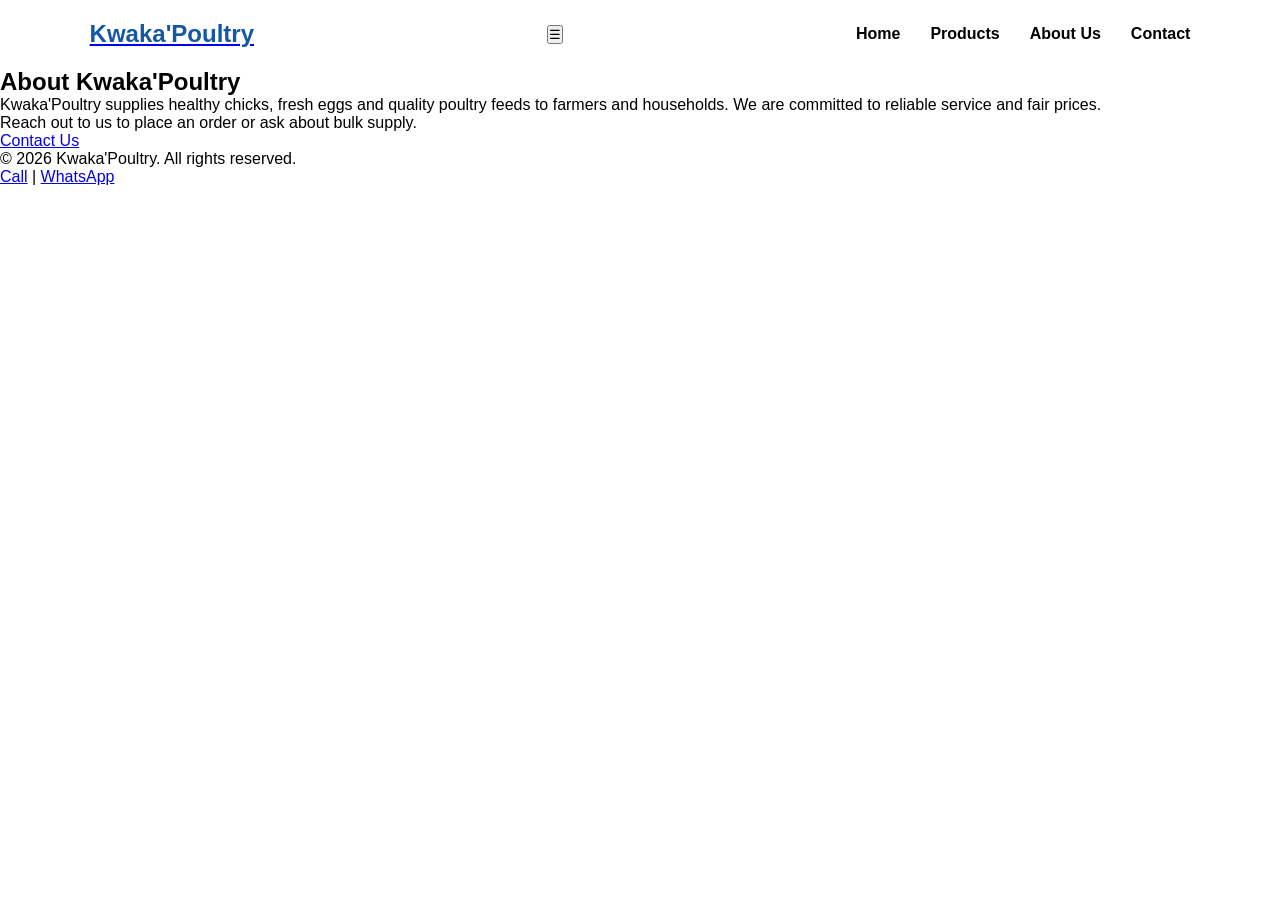
==== about.html @ f84c31fb "Complete page structure: shared header/footer, about page, fix viewport meta" ====
<!DOCTYPE html>
<html lang="en">
<head>
    <meta charset="UTF-8">
    <meta name="viewport" content="width=device-width, initial-scale=1.0">
    <title>About Us | Kwaka's Poultry</title>
    <link rel="stylesheet" href="styles.css">
</head>
<body>
    <header>
        <nav class="navbar">
            <a href="index.html" class="logo-link"><h2 class="logo">Kwaka'Poultry</h2></a>
            <button class="menu-toggle" aria-label="Toggle menu" aria-expanded="false">&#9776;</button>
            <ul class="nav-links">
                <li><a href="index.html">Home</a></li>
                <li><a href="products.html">Products</a></li>
                <li><a href="about.html" class="active">About Us</a></li>
                <li><a href="contact.html">Contact</a></li>
            </ul>
        </nav>
    </header>
    <main>
        <section class="about">
            <h2>About Kwaka'Poultry</h2>
            <p>Kwaka'Poultry supplies healthy chicks, fresh eggs and quality poultry feeds to farmers and households. We are committed to reliable service and fair prices.</p>
            <p>Reach out to us to place an order or ask about bulk supply.</p>
            <a href="contact.html" class="btn">Contact Us</a>
        </section>
    </main>
    <footer>
        <p>&copy; 2026 Kwaka'Poultry. All rights reserved.</p>
        <p><a href="tel:+254700000000">Call</a> | <a href="https://wa.me/254700000000">WhatsApp</a></p>
    </footer>
    <script src="script.js"></script>
</body>
</html>
---- styles.css ----
:root {
    --primary-blue: #1457A6;
    --dark-blue: #0B3974;
    --light-blue: #EAF2FB;
    --white: #FFFFFF;
    --text-colour: #17283D;
}

* {
    margin: 0;
    padding: 0;
    box-sizing: border-box;
}

body {
    font-family: Arial, sans-serif;
    color: var(--text-color);
}

.navbar {
    display: flex;
    justify-content: space-between;
    align-items: center;

    padding: 20px 7%;

    background-color: var(--white);
}

.logo {
    color: var(--primary-blue);
}

.nav-links {
    display: flex;
    gap: 30px;
    list-style: none;
}

.nav-links a {
    text-decoration: none;
    color: var(--text-color);
    font-weight: bold;
}

.product-container {
    display: grid;

    grid-template-columns: repeat(3, 1fr);

    gap: 25px;

    padding: 40px 7%;
}

.product-card {
    border: 1px solid #ddd;
    border-radius: 8px;

    padding: 20px;

    text-align: center;
}

.product-card img {
    width: 100%;
    height: 200px;

    object-fit: cover;
}

.product-card h3 {
    margin: 15px 0;
}

@media (max-width: 768px) {

    .navbar {
        flex-direction: column;
        gap: 20px;
    }

    .nav-links {
        flex-wrap: wrap;
        justify-content: center;
        gap: 15px;
    }

    .hero h1 {
        font-size: 32px;
    }

    .product-container {
        grid-template-columns: 1fr;
    }

}
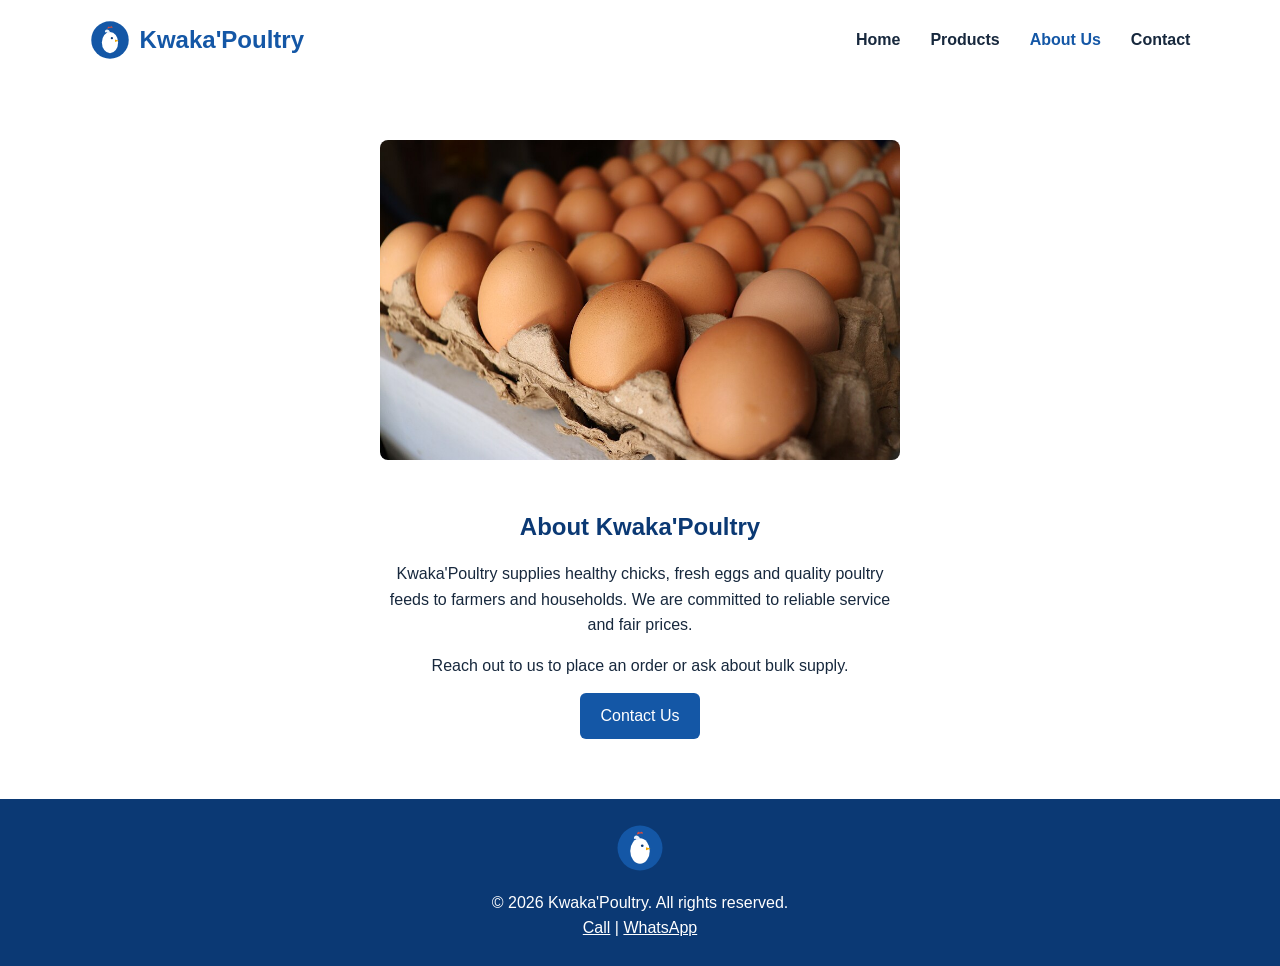
==== commit 396e2b20: "Add product, hero and about images (CC0/public domain) and SVG logo" ====
--- a/about.html
+++ b/about.html
@@ -9,7 +9,7 @@
 <body>
     <header>
         <nav class="navbar">
-            <a href="index.html" class="logo-link"><h2 class="logo">Kwaka'Poultry</h2></a>
+            <a href="index.html" class="logo-link"><img src="images/logo.svg" alt="" class="logo-img"><h2 class="logo">Kwaka'Poultry</h2></a>
             <button class="menu-toggle" aria-label="Toggle menu" aria-expanded="false">&#9776;</button>
             <ul class="nav-links">
                 <li><a href="index.html">Home</a></li>
@@ -21,6 +21,7 @@
     </header>
     <main>
         <section class="about">
+            <img src="images/eggs.jpg" alt="Fresh eggs from Kwaka'Poultry" class="about-img">
             <h2>About Kwaka'Poultry</h2>
             <p>Kwaka'Poultry supplies healthy chicks, fresh eggs and quality poultry feeds to farmers and households. We are committed to reliable service and fair prices.</p>
             <p>Reach out to us to place an order or ask about bulk supply.</p>
@@ -28,6 +29,7 @@
         </section>
     </main>
     <footer>
+        <img src="images/logo.svg" alt="Kwaka'Poultry logo" class="footer-logo">
         <p>&copy; 2026 Kwaka'Poultry. All rights reserved.</p>
         <p><a href="tel:+254700000000">Call</a> | <a href="https://wa.me/254700000000">WhatsApp</a></p>
     </footer>
--- a/styles.css
+++ b/styles.css
@@ -3,7 +3,7 @@
     --dark-blue: #0B3974;
     --light-blue: #EAF2FB;
     --white: #FFFFFF;
-    --text-colour: #17283D;
+    --text-color: #17283D;
 }
 
 * {
@@ -15,6 +15,11 @@
 body {
     font-family: Arial, sans-serif;
     color: var(--text-color);
+    line-height: 1.6;
+}
+
+img {
+    max-width: 100%;
 }
 
 .navbar {
@@ -73,17 +78,156 @@
     margin: 15px 0;
 }
 
+.logo-link {
+    display: flex;
+    align-items: center;
+    gap: 10px;
+    text-decoration: none;
+}
+
+.logo-img {
+    width: 40px;
+    height: 40px;
+}
+
+.footer-logo {
+    width: 48px;
+    height: 48px;
+    margin-bottom: 10px;
+}
+
+.about-img {
+    width: 100%;
+    max-height: 320px;
+    object-fit: cover;
+    border-radius: 8px;
+    margin-top: 40px;
+}
+
+.menu-toggle {
+    display: none;
+    background: none;
+    border: none;
+    font-size: 28px;
+    color: var(--primary-blue);
+    cursor: pointer;
+}
+
+.nav-links a.active,
+.nav-links a:hover {
+    color: var(--primary-blue);
+}
+
+.btn,
+.product-card a {
+    display: inline-block;
+    padding: 10px 20px;
+    background-color: var(--primary-blue);
+    color: var(--white);
+    text-decoration: none;
+    border-radius: 6px;
+}
+
+.btn:hover,
+.product-card a:hover {
+    background-color: var(--dark-blue);
+}
+
+.hero {
+    background: linear-gradient(rgba(11, 57, 116, 0.65), rgba(11, 57, 116, 0.65)),
+                url("images/hero.jpg") center / cover no-repeat;
+    padding: 100px 7%;
+    text-align: center;
+}
+
+.hero-content {
+    max-width: 700px;
+    margin: 0 auto;
+}
+
+.hero h1 {
+    font-size: 48px;
+    color: var(--white);
+    margin-bottom: 20px;
+}
+
+.hero p {
+    color: var(--white);
+    margin-bottom: 25px;
+}
+
+.products h2,
+.about h2,
+.contact h2 {
+    text-align: center;
+    margin-top: 40px;
+    color: var(--dark-blue);
+}
+
+.about,
+.contact {
+    max-width: 700px;
+    margin: 0 auto;
+    padding: 20px 7% 60px;
+    text-align: center;
+}
+
+.about p,
+.contact p {
+    margin: 15px 0;
+}
+
+.contact-actions {
+    display: flex;
+    justify-content: center;
+    flex-wrap: wrap;
+    gap: 15px;
+    margin-top: 25px;
+}
+
+footer {
+    background-color: var(--dark-blue);
+    color: var(--white);
+    text-align: center;
+    padding: 25px 7%;
+}
+
+footer a {
+    color: var(--white);
+}
+
+@media (max-width: 992px) {
+    .product-container {
+        grid-template-columns: repeat(2, 1fr);
+    }
+}
+
 @media (max-width: 768px) {
 
     .navbar {
+        flex-wrap: wrap;
+        padding: 15px 7%;
+    }
+
+    .menu-toggle {
+        display: block;
+    }
+
+    .nav-links {
+        display: none;
         flex-direction: column;
-        gap: 20px;
-    }
-
-    .nav-links {
-        flex-wrap: wrap;
-        justify-content: center;
-        gap: 15px;
+        width: 100%;
+        gap: 12px;
+        padding-top: 15px;
+        text-align: center;
+    }
+
+    .nav-links.open {
+        display: flex;
+    }
+
+    .hero {
+        padding: 60px 7%;
     }
 
     .hero h1 {
@@ -94,4 +238,8 @@
         grid-template-columns: 1fr;
     }
 
-}+    .contact-actions {
+        flex-direction: column;
+    }
+
+}
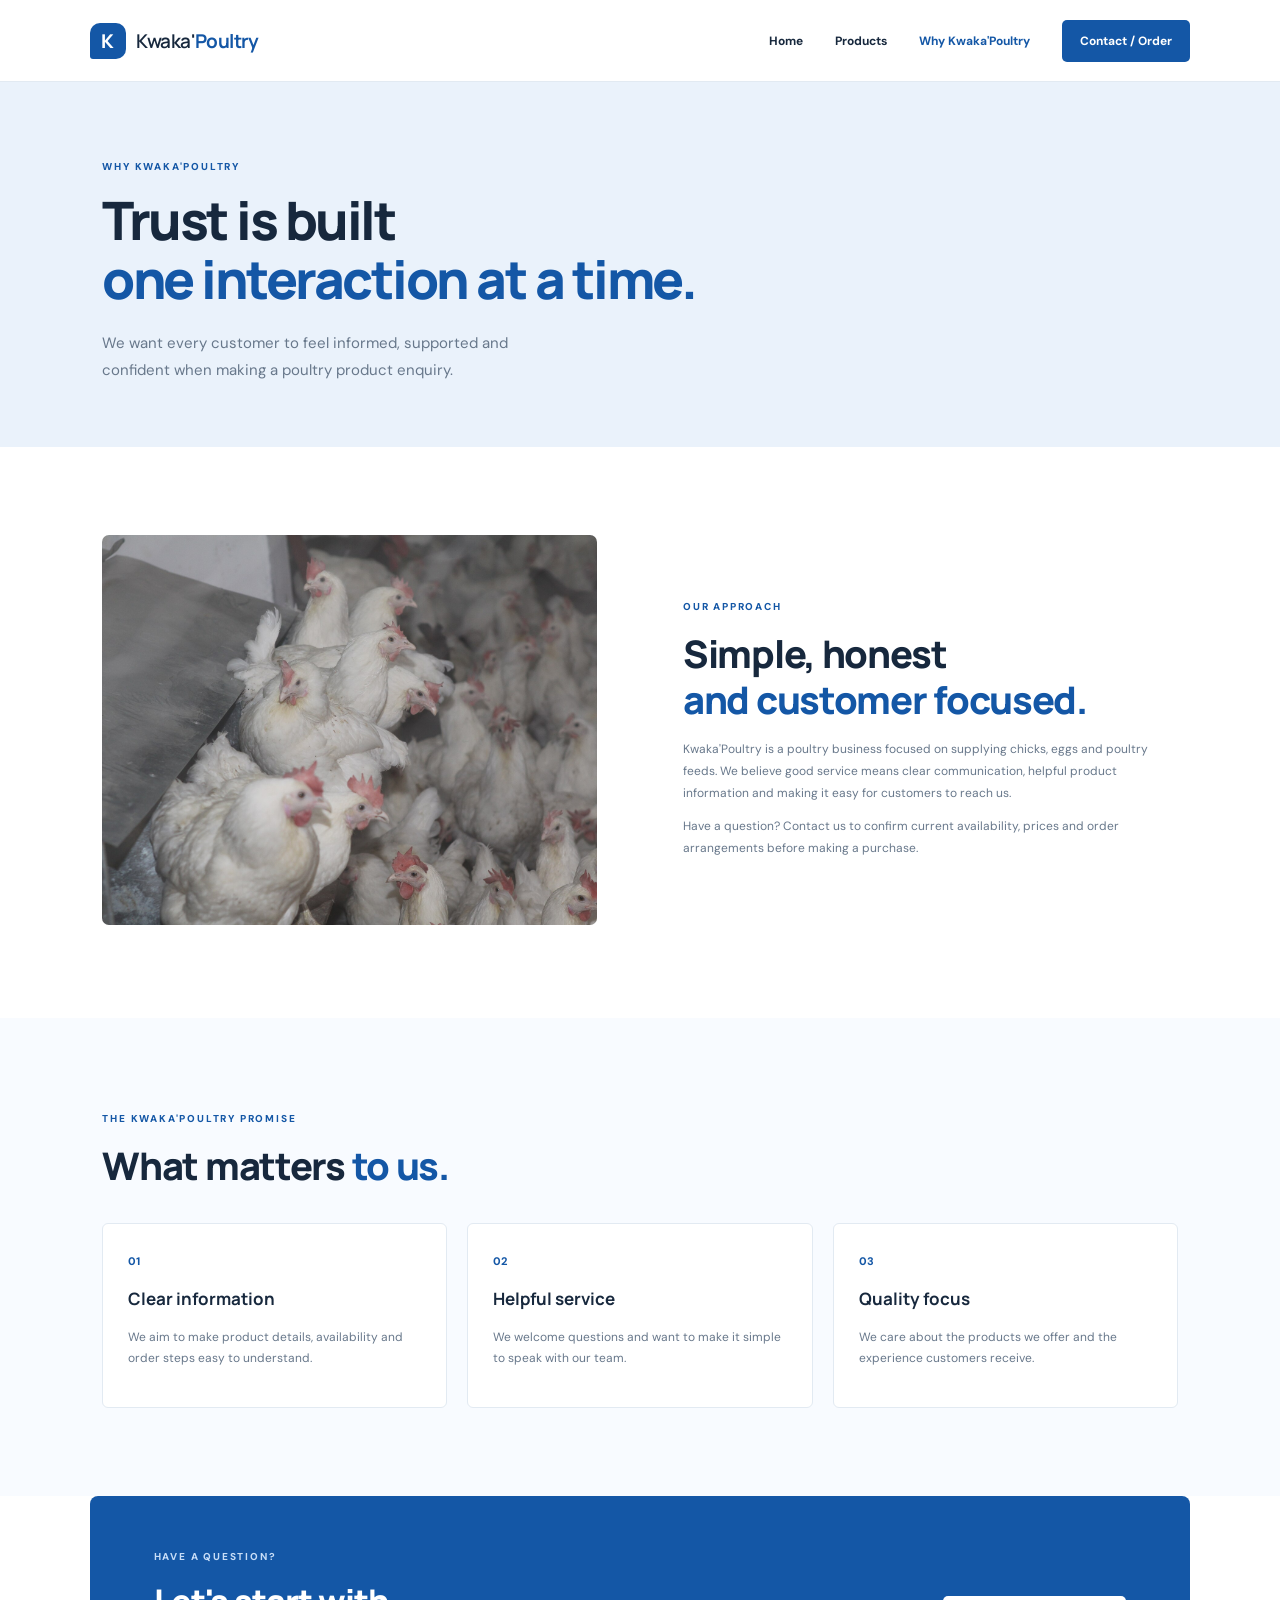
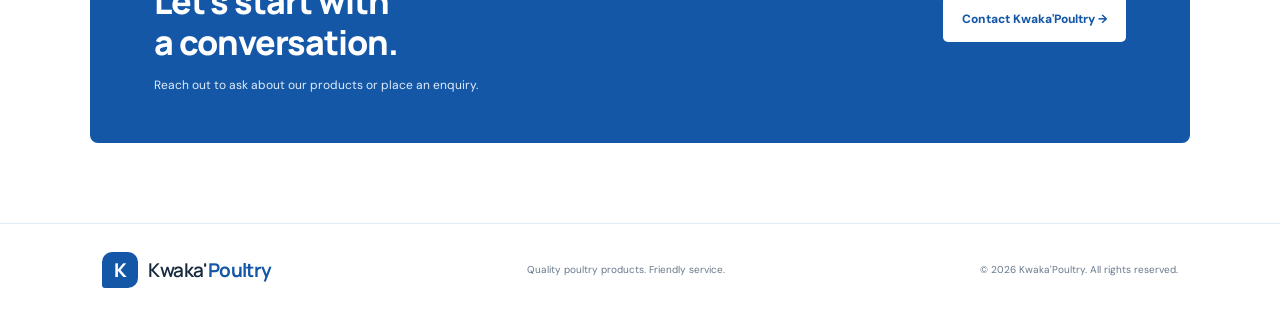
==== commit d06d3ae3: "Redesign site to match template: new layout, styling, local images" ====
--- a/about.html
+++ b/about.html
@@ -1,38 +1,11 @@
-<!DOCTYPE html>
-<html lang="en">
-<head>
-    <meta charset="UTF-8">
-    <meta name="viewport" content="width=device-width, initial-scale=1.0">
-    <title>About Us | Kwaka's Poultry</title>
-    <link rel="stylesheet" href="styles.css">
-</head>
+<!doctype html>
+<html lang="en"><head>
+    <meta charset="utf-8"><meta name="viewport" content="width=device-width, initial-scale=1"><meta name="description" content="Learn why customers choose Kwaka'Poultry."><title>Why Kwaka'Poultry | About</title><link rel="preconnect" href="https://fonts.googleapis.com"><link href="https://fonts.googleapis.com/css2?family=DM+Sans:wght@400;500;600;700&family=Manrope:wght@500;600;700;800&display=swap" rel="stylesheet"><link rel="stylesheet" href="styles.css"></head>
 <body>
-    <header>
-        <nav class="navbar">
-            <a href="index.html" class="logo-link"><img src="images/logo.svg" alt="" class="logo-img"><h2 class="logo">Kwaka'Poultry</h2></a>
-            <button class="menu-toggle" aria-label="Toggle menu" aria-expanded="false">&#9776;</button>
-            <ul class="nav-links">
-                <li><a href="index.html">Home</a></li>
-                <li><a href="products.html">Products</a></li>
-                <li><a href="about.html" class="active">About Us</a></li>
-                <li><a href="contact.html">Contact</a></li>
-            </ul>
-        </nav>
-    </header>
-    <main>
-        <section class="about">
-            <img src="images/eggs.jpg" alt="Fresh eggs from Kwaka'Poultry" class="about-img">
-            <h2>About Kwaka'Poultry</h2>
-            <p>Kwaka'Poultry supplies healthy chicks, fresh eggs and quality poultry feeds to farmers and households. We are committed to reliable service and fair prices.</p>
-            <p>Reach out to us to place an order or ask about bulk supply.</p>
-            <a href="contact.html" class="btn">Contact Us</a>
-        </section>
-    </main>
-    <footer>
-        <img src="images/logo.svg" alt="Kwaka'Poultry logo" class="footer-logo">
-        <p>&copy; 2026 Kwaka'Poultry. All rights reserved.</p>
-        <p><a href="tel:+254700000000">Call</a> | <a href="https://wa.me/254700000000">WhatsApp</a></p>
-    </footer>
-    <script src="script.js"></script>
-</body>
-</html>
+<header class="header"><a class="logo" href="index.html"><span class="logo-icon">K</span><span>Kwaka'<b>Poultry</b></span></a><button class="menu-toggle" aria-label="Open navigation" aria-expanded="false">☰</button><nav class="nav"><a href="index.html">Home</a><a href="products.html">Products</a><a class="active" href="about.html">Why Kwaka'Poultry</a><a class="nav-contact" href="contact.html">Contact / Order</a></nav></header>
+<main>
+<section class="page-hero"><span class="eyebrow">WHY KWAKA'POULTRY</span><h1>Trust is built<br><span>one interaction at a time.</span></h1><p>We want every customer to feel informed, supported and confident when making a poultry product enquiry.</p></section>
+<section class="section about-layout"><div class="about-image"><img src="images/hero.jpg" alt="Poultry farm"></div><div><span class="eyebrow">OUR APPROACH</span><h2>Simple, honest<br><span>and customer focused.</span></h2><p class="body-copy">Kwaka'Poultry is a poultry business focused on supplying chicks, eggs and poultry feeds. We believe good service means clear communication, helpful product information and making it easy for customers to reach us.</p><p class="body-copy">Have a question? Contact us to confirm current availability, prices and order arrangements before making a purchase.</p></div></section>
+<section class="section values-section"><div class="section-heading"><div><span class="eyebrow">THE KWAKA'POULTRY PROMISE</span><h2>What matters <span>to us.</span></h2></div></div><div class="values-grid"><article><span>01</span><h3>Clear information</h3><p>We aim to make product details, availability and order steps easy to understand.</p></article><article><span>02</span><h3>Helpful service</h3><p>We welcome questions and want to make it simple to speak with our team.</p></article><article><span>03</span><h3>Quality focus</h3><p>We care about the products we offer and the experience customers receive.</p></article></div></section>
+<section class="blue-panel"><div><span class="eyebrow light">HAVE A QUESTION?</span><h2>Let's start with<br>a conversation.</h2><p>Reach out to ask about our products or place an enquiry.</p></div><a class="btn btn-white" href="contact.html">Contact Kwaka'Poultry →</a></section>
+</main><footer class="footer"><a class="logo" href="index.html"><span class="logo-icon">K</span><span>Kwaka'<b>Poultry</b></span></a><p>Quality poultry products. Friendly service.</p><small>© <span class="year"></span> Kwaka'Poultry. All rights reserved.</small></footer><script src="script.js"></script></body></html>
--- a/styles.css
+++ b/styles.css
@@ -1,245 +1,8 @@
-:root {
-    --primary-blue: #1457A6;
-    --dark-blue: #0B3974;
-    --light-blue: #EAF2FB;
-    --white: #FFFFFF;
-    --text-color: #17283D;
-}
-
-* {
-    margin: 0;
-    padding: 0;
-    box-sizing: border-box;
-}
-
-body {
-    font-family: Arial, sans-serif;
-    color: var(--text-color);
-    line-height: 1.6;
-}
-
-img {
-    max-width: 100%;
-}
-
-.navbar {
-    display: flex;
-    justify-content: space-between;
-    align-items: center;
-
-    padding: 20px 7%;
-
-    background-color: var(--white);
-}
-
-.logo {
-    color: var(--primary-blue);
-}
-
-.nav-links {
-    display: flex;
-    gap: 30px;
-    list-style: none;
-}
-
-.nav-links a {
-    text-decoration: none;
-    color: var(--text-color);
-    font-weight: bold;
-}
-
-.product-container {
-    display: grid;
-
-    grid-template-columns: repeat(3, 1fr);
-
-    gap: 25px;
-
-    padding: 40px 7%;
-}
-
-.product-card {
-    border: 1px solid #ddd;
-    border-radius: 8px;
-
-    padding: 20px;
-
-    text-align: center;
-}
-
-.product-card img {
-    width: 100%;
-    height: 200px;
-
-    object-fit: cover;
-}
-
-.product-card h3 {
-    margin: 15px 0;
-}
-
-.logo-link {
-    display: flex;
-    align-items: center;
-    gap: 10px;
-    text-decoration: none;
-}
-
-.logo-img {
-    width: 40px;
-    height: 40px;
-}
-
-.footer-logo {
-    width: 48px;
-    height: 48px;
-    margin-bottom: 10px;
-}
-
-.about-img {
-    width: 100%;
-    max-height: 320px;
-    object-fit: cover;
-    border-radius: 8px;
-    margin-top: 40px;
-}
-
-.menu-toggle {
-    display: none;
-    background: none;
-    border: none;
-    font-size: 28px;
-    color: var(--primary-blue);
-    cursor: pointer;
-}
-
-.nav-links a.active,
-.nav-links a:hover {
-    color: var(--primary-blue);
-}
-
-.btn,
-.product-card a {
-    display: inline-block;
-    padding: 10px 20px;
-    background-color: var(--primary-blue);
-    color: var(--white);
-    text-decoration: none;
-    border-radius: 6px;
-}
-
-.btn:hover,
-.product-card a:hover {
-    background-color: var(--dark-blue);
-}
-
-.hero {
-    background: linear-gradient(rgba(11, 57, 116, 0.65), rgba(11, 57, 116, 0.65)),
-                url("images/hero.jpg") center / cover no-repeat;
-    padding: 100px 7%;
-    text-align: center;
-}
-
-.hero-content {
-    max-width: 700px;
-    margin: 0 auto;
-}
-
-.hero h1 {
-    font-size: 48px;
-    color: var(--white);
-    margin-bottom: 20px;
-}
-
-.hero p {
-    color: var(--white);
-    margin-bottom: 25px;
-}
-
-.products h2,
-.about h2,
-.contact h2 {
-    text-align: center;
-    margin-top: 40px;
-    color: var(--dark-blue);
-}
-
-.about,
-.contact {
-    max-width: 700px;
-    margin: 0 auto;
-    padding: 20px 7% 60px;
-    text-align: center;
-}
-
-.about p,
-.contact p {
-    margin: 15px 0;
-}
-
-.contact-actions {
-    display: flex;
-    justify-content: center;
-    flex-wrap: wrap;
-    gap: 15px;
-    margin-top: 25px;
-}
-
-footer {
-    background-color: var(--dark-blue);
-    color: var(--white);
-    text-align: center;
-    padding: 25px 7%;
-}
-
-footer a {
-    color: var(--white);
-}
-
-@media (max-width: 992px) {
-    .product-container {
-        grid-template-columns: repeat(2, 1fr);
-    }
-}
-
-@media (max-width: 768px) {
-
-    .navbar {
-        flex-wrap: wrap;
-        padding: 15px 7%;
-    }
-
-    .menu-toggle {
-        display: block;
-    }
-
-    .nav-links {
-        display: none;
-        flex-direction: column;
-        width: 100%;
-        gap: 12px;
-        padding-top: 15px;
-        text-align: center;
-    }
-
-    .nav-links.open {
-        display: flex;
-    }
-
-    .hero {
-        padding: 60px 7%;
-    }
-
-    .hero h1 {
-        font-size: 32px;
-    }
-
-    .product-container {
-        grid-template-columns: 1fr;
-    }
-
-    .contact-actions {
-        flex-direction: column;
-    }
-
-}
+:root{--blue:#1457a6;--blue-dark:#0b3974;--blue-pale:#eaf2fb;--ink:#17283d;--muted:#68788b;--white:#fff;--line:#e2eaf2;--bg:#f8fbff}*{box-sizing:border-box}html{scroll-behavior:smooth}body{margin:0;background:var(--white);color:var(--ink);font-family:'DM Sans',sans-serif}a{color:inherit;text-decoration:none}.header{height:82px;padding:0 7%;display:flex;align-items:center;justify-content:space-between;border-bottom:1px solid var(--line);background:#fff;position:relative;z-index:5}.logo{display:flex;align-items:center;gap:10px;font-family:Manrope,sans-serif;font-size:19px;font-weight:600;letter-spacing:-.6px}.logo b{color:var(--blue)}.logo-icon{width:36px;height:36px;display:grid;place-items:center;background:var(--blue);color:white;border-radius:10px 10px 10px 3px;font-weight:800}.nav{display:flex;align-items:center;gap:32px;font-size:12px;font-weight:700}.nav a{transition:.2s}.nav a:hover,.nav a.active{color:var(--blue)}.nav .nav-contact{padding:13px 18px;background:var(--blue);color:white;border-radius:5px}.nav .nav-contact:hover{background:var(--blue-dark)}.menu-toggle{display:none;border:0;background:none;font-size:25px;color:var(--blue)}
+.hero{padding:75px 7% 80px;background:linear-gradient(110deg,#f5f9ff 0%,#fff 65%);display:grid;grid-template-columns:1fr 1fr;gap:6%;align-items:center;min-height:570px}.hero-copy{max-width:560px}.eyebrow,.card-label{font-size:10px;font-weight:800;letter-spacing:1.8px;color:var(--blue);display:inline-block;margin-bottom:18px}.hero h1,.page-hero h1{font:800 clamp(43px,5.2vw,68px)/1.12 Manrope,sans-serif;letter-spacing:-2.5px;margin:0 0 20px}.hero h1 span,.page-hero h1 span,.section-heading h2 span,.about-layout h2 span{color:var(--blue)}.hero-copy>p,.page-hero>p{max-width:470px;color:var(--muted);font-size:15px;line-height:1.85}.actions{display:flex;gap:12px;flex-wrap:wrap;margin-top:29px}.btn{display:inline-flex;align-items:center;justify-content:center;gap:18px;padding:15px 19px;border-radius:5px;font-size:12px;font-weight:800;transition:.2s}.btn-blue{background:var(--blue);color:white}.btn-blue:hover{background:var(--blue-dark);transform:translateY(-2px)}.btn-outline{border:1px solid #c9d8e9;color:var(--blue)}.btn-outline:hover{background:var(--blue-pale)}.btn-white{background:#fff;color:var(--blue)}.btn-white:hover{background:var(--blue-pale)}.hero-proof{margin-top:34px;color:var(--muted);font-size:11px;display:flex;align-items:center;gap:9px}.check{display:grid;place-items:center;width:18px;height:18px;border-radius:50%;background:#dcecfb;color:var(--blue);font-weight:800}.hero-visual{height:420px;position:relative}.hero-visual>img{width:100%;height:100%;object-fit:cover;border-radius:8px 80px 8px 8px}.floating-card{position:absolute;bottom:23px;left:-30px;background:white;padding:17px 20px;box-shadow:0 12px 35px #173d651a;border-radius:6px;display:flex;align-items:center;gap:13px}.floating-icon{background:var(--blue-pale);color:var(--blue);width:35px;height:35px;display:grid;place-items:center;border-radius:50%}.floating-card b,.floating-card small{display:block}.floating-card b{font-size:12px}.floating-card small{font-size:10px;color:var(--muted);margin-top:5px}
+.trust-band{padding:27px 9%;display:flex;justify-content:space-between;gap:20px;border-top:1px solid var(--line);border-bottom:1px solid var(--line)}.trust-band>div{display:flex;align-items:center;gap:12px}.trust-symbol{width:35px;height:35px;display:grid;place-items:center;background:var(--blue-pale);color:var(--blue);border-radius:50%;font-size:18px}.trust-band b,.trust-band small{display:block}.trust-band b{font-size:12px}.trust-band small{font-size:10px;color:var(--muted);margin-top:4px}
+.section{padding:88px 8%}.section-heading{display:flex;justify-content:space-between;align-items:end;margin-bottom:34px}.section-heading h2,.about-layout h2{font:800 38px/1.2 Manrope,sans-serif;letter-spacing:-1.3px;margin:0}.arrow-link{font-size:12px;color:var(--blue);font-weight:800;border-bottom:1px solid #9dbce0;padding-bottom:7px}.product-grid{display:grid;grid-template-columns:repeat(3,1fr);gap:22px}.product-card{border:1px solid var(--line);border-radius:7px;overflow:hidden;background:#fff;transition:.2s}.product-card:hover{transform:translateY(-4px);box-shadow:0 12px 30px #173d6510}.product-card img{width:100%;height:205px;object-fit:cover}.product-content{padding:22px}.card-label{font-size:9px;margin:0}.product-content h3{font:700 21px Manrope,sans-serif;margin:9px 0}.product-content p,.body-copy{font-size:12px;line-height:1.8;color:var(--muted)}.product-content>a{display:inline-block;margin-top:10px;color:var(--blue);font-size:11px;font-weight:800}.blue-panel{margin:0 7% 80px;padding:48px 5%;background:var(--blue);border-radius:8px;color:white;display:flex;justify-content:space-between;align-items:center;gap:25px}.eyebrow.light{color:#c7ddf7}.blue-panel h2{font:800 34px/1.2 Manrope,sans-serif;letter-spacing:-1px;margin:0 0 12px}.blue-panel p{font-size:12px;line-height:1.7;color:#e0edfb;max-width:440px;margin:0}
+.footer{border-top:1px solid var(--line);padding:28px 8%;display:flex;align-items:center;justify-content:space-between;gap:15px}.footer p,.footer small{font-size:10px;color:var(--muted)}
+.page-hero{padding:72px 8% 62px;background:var(--blue-pale)}.page-hero h1{font-size:53px}.page-hero>p{margin-bottom:0}.product-list{padding-top:65px}.product-feature{display:grid;grid-template-columns:1fr 1fr;gap:8%;align-items:center;padding:0 0 65px;margin-bottom:65px;border-bottom:1px solid var(--line);scroll-margin-top:30px}.product-feature:last-child{border:0;margin:0}.product-feature img{width:100%;height:310px;object-fit:cover;border-radius:7px}.product-feature h2{font:800 34px Manrope,sans-serif;margin:8px 0}.product-feature p{max-width:460px;color:var(--muted);font-size:13px;line-height:1.9;margin-bottom:24px}.product-feature.reverse img{order:2}.about-layout{display:grid;grid-template-columns:1fr 1fr;gap:8%;align-items:center}.about-image img{width:100%;height:390px;object-fit:cover;border-radius:7px}.about-layout h2{margin-bottom:17px}.values-section{background:var(--bg)}.values-grid{display:grid;grid-template-columns:repeat(3,1fr);gap:20px;margin-top:30px}.values-grid article{padding:25px;background:#fff;border:1px solid var(--line);border-radius:6px}.values-grid article>span{font-size:11px;color:var(--blue);font-weight:800}.values-grid h3{font:700 17px Manrope,sans-serif}.values-grid p{font-size:12px;color:var(--muted);line-height:1.8}.contact-layout{display:grid;grid-template-columns:1.1fr .9fr;gap:6%;align-items:start}.contact-card,.order-note{padding:32px;border:1px solid var(--line);border-radius:7px}.contact-card h2{font:800 30px Manrope,sans-serif;margin:0}.contact-row{display:flex;gap:14px;align-items:center;padding:17px 0;border-bottom:1px solid var(--line)}.contact-icon{width:36px;height:36px;display:grid;place-items:center;background:var(--blue-pale);color:var(--blue);border-radius:50%}.contact-row small{display:block;font-size:9px;letter-spacing:1px;color:var(--muted);margin-bottom:5px}.contact-row a,.contact-row b{font-size:13px;font-weight:800}.contact-card>.btn{margin-top:23px}.order-note{background:var(--blue-pale);border:0}.note-icon{width:36px;height:36px;display:grid;place-items:center;background:#fff;color:var(--blue);border-radius:50%}.order-note h3{font:700 19px Manrope,sans-serif}.order-note ul{padding-left:18px;color:var(--muted);font-size:12px;line-height:2}.order-note p{font-size:10px;line-height:1.8;color:var(--muted);margin-top:22px}
+@media(max-width:760px){.header{height:70px;padding:0 6%}.menu-toggle{display:block}.nav{display:none;position:absolute;top:70px;left:0;right:0;padding:22px 7%;background:#fff;box-shadow:0 12px 25px #173d6514;flex-direction:column;align-items:stretch;gap:20px}.nav.open{display:flex}.nav .nav-contact{text-align:center}.hero{grid-template-columns:1fr;padding:48px 7%;gap:35px}.hero-visual{height:300px;grid-row:1}.floating-card{left:10px;bottom:12px}.hero h1{font-size:47px}.trust-band{padding:24px 7%;display:grid;grid-template-columns:1fr 1fr;gap:20px}.section{padding:65px 7%}.section-heading{align-items:start;gap:20px;flex-direction:column}.section-heading h2,.about-layout h2{font-size:32px}.product-grid,.values-grid{grid-template-columns:1fr}.product-card img{height:220px}.blue-panel{margin:0 5% 55px;padding:32px 25px;align-items:flex-start;flex-direction:column}.blue-panel h2{font-size:29px}.footer{padding:25px 7%;flex-wrap:wrap}.footer p{order:3;width:100%;margin:0}.page-hero{padding:52px 7%}.page-hero h1{font-size:42px}.product-feature,.about-layout,.contact-layout{grid-template-columns:1fr;gap:25px}.product-feature{padding-bottom:40px;margin-bottom:40px}.product-feature img{height:250px}.product-feature.reverse img{order:0}.about-image img{height:270px}.contact-card,.order-note{padding:24px}}
+img[src$="feeds.jpg"]{object-position:center 78%}
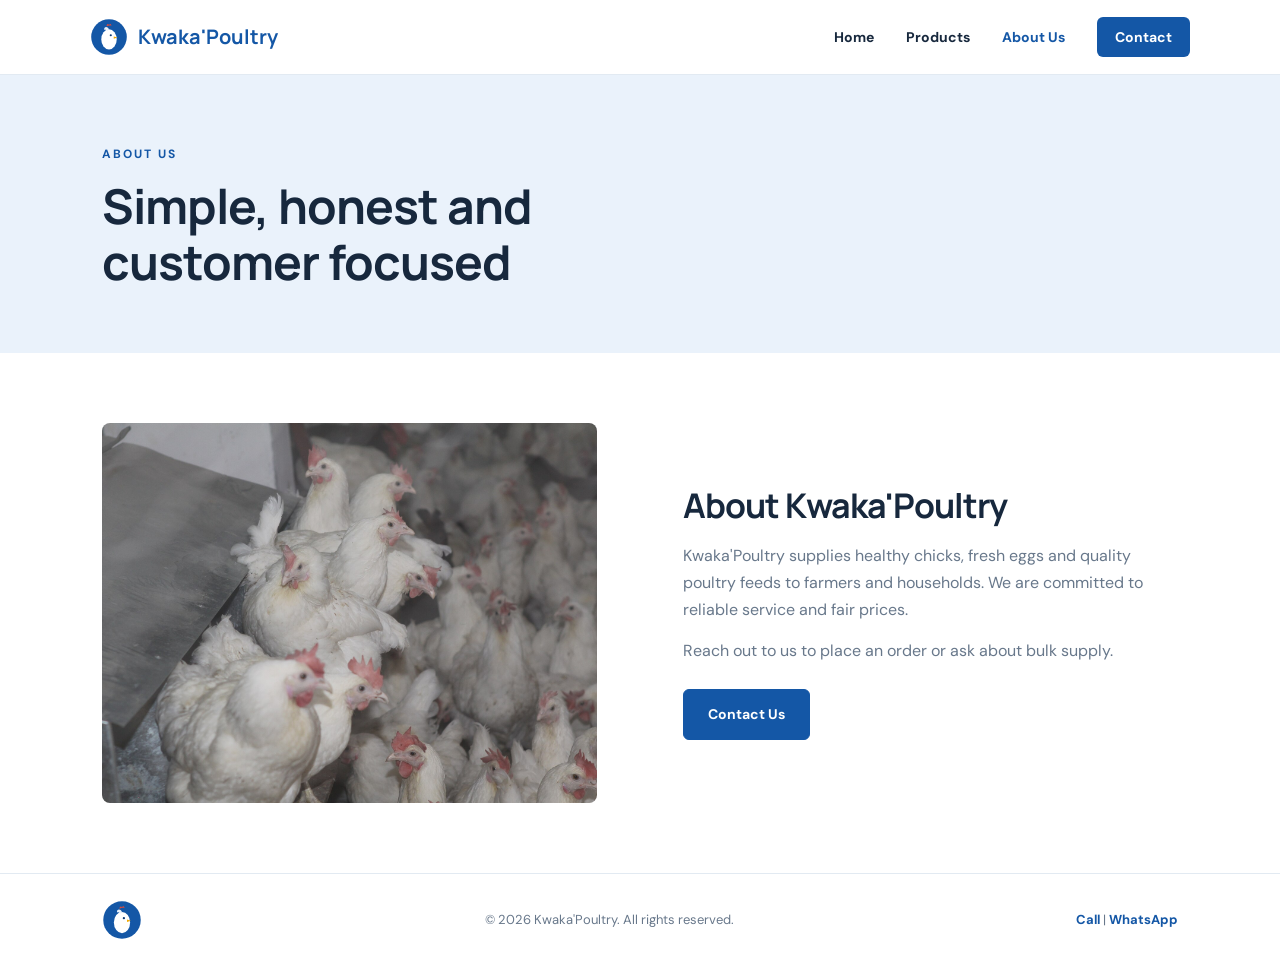
==== commit 841a58a8: "Restyle original site with template-inspired design, keeping own structure" ====
--- a/about.html
+++ b/about.html
@@ -1,11 +1,46 @@
-<!doctype html>
-<html lang="en"><head>
-    <meta charset="utf-8"><meta name="viewport" content="width=device-width, initial-scale=1"><meta name="description" content="Learn why customers choose Kwaka'Poultry."><title>Why Kwaka'Poultry | About</title><link rel="preconnect" href="https://fonts.googleapis.com"><link href="https://fonts.googleapis.com/css2?family=DM+Sans:wght@400;500;600;700&family=Manrope:wght@500;600;700;800&display=swap" rel="stylesheet"><link rel="stylesheet" href="styles.css"></head>
+<!DOCTYPE html>
+<html lang="en">
+<head>
+    <meta charset="UTF-8">
+    <meta name="viewport" content="width=device-width, initial-scale=1.0">
+    <title>About Us | Kwaka's Poultry</title>
+    <link rel="preconnect" href="https://fonts.googleapis.com">
+    <link href="https://fonts.googleapis.com/css2?family=DM+Sans:wght@400;500;700&family=Manrope:wght@600;700;800&display=swap" rel="stylesheet">
+    <link rel="stylesheet" href="styles.css">
+</head>
 <body>
-<header class="header"><a class="logo" href="index.html"><span class="logo-icon">K</span><span>Kwaka'<b>Poultry</b></span></a><button class="menu-toggle" aria-label="Open navigation" aria-expanded="false">☰</button><nav class="nav"><a href="index.html">Home</a><a href="products.html">Products</a><a class="active" href="about.html">Why Kwaka'Poultry</a><a class="nav-contact" href="contact.html">Contact / Order</a></nav></header>
-<main>
-<section class="page-hero"><span class="eyebrow">WHY KWAKA'POULTRY</span><h1>Trust is built<br><span>one interaction at a time.</span></h1><p>We want every customer to feel informed, supported and confident when making a poultry product enquiry.</p></section>
-<section class="section about-layout"><div class="about-image"><img src="images/hero.jpg" alt="Poultry farm"></div><div><span class="eyebrow">OUR APPROACH</span><h2>Simple, honest<br><span>and customer focused.</span></h2><p class="body-copy">Kwaka'Poultry is a poultry business focused on supplying chicks, eggs and poultry feeds. We believe good service means clear communication, helpful product information and making it easy for customers to reach us.</p><p class="body-copy">Have a question? Contact us to confirm current availability, prices and order arrangements before making a purchase.</p></div></section>
-<section class="section values-section"><div class="section-heading"><div><span class="eyebrow">THE KWAKA'POULTRY PROMISE</span><h2>What matters <span>to us.</span></h2></div></div><div class="values-grid"><article><span>01</span><h3>Clear information</h3><p>We aim to make product details, availability and order steps easy to understand.</p></article><article><span>02</span><h3>Helpful service</h3><p>We welcome questions and want to make it simple to speak with our team.</p></article><article><span>03</span><h3>Quality focus</h3><p>We care about the products we offer and the experience customers receive.</p></article></div></section>
-<section class="blue-panel"><div><span class="eyebrow light">HAVE A QUESTION?</span><h2>Let's start with<br>a conversation.</h2><p>Reach out to ask about our products or place an enquiry.</p></div><a class="btn btn-white" href="contact.html">Contact Kwaka'Poultry →</a></section>
-</main><footer class="footer"><a class="logo" href="index.html"><span class="logo-icon">K</span><span>Kwaka'<b>Poultry</b></span></a><p>Quality poultry products. Friendly service.</p><small>© <span class="year"></span> Kwaka'Poultry. All rights reserved.</small></footer><script src="script.js"></script></body></html>
+    <header>
+        <nav class="navbar">
+            <a href="index.html" class="logo-link"><img src="images/logo.svg" alt="" class="logo-img"><h2 class="logo">Kwaka'Poultry</h2></a>
+            <button class="menu-toggle" aria-label="Toggle menu" aria-expanded="false">&#9776;</button>
+            <ul class="nav-links">
+                <li><a href="index.html">Home</a></li>
+                <li><a href="products.html">Products</a></li>
+                <li><a href="about.html" class="active">About Us</a></li>
+                <li><a href="contact.html" class="nav-contact">Contact</a></li>
+            </ul>
+        </nav>
+    </header>
+    <main>
+        <section class="page-header">
+            <span class="eyebrow">ABOUT US</span>
+            <h1>Simple, honest and customer focused</h1>
+        </section>
+        <section class="about">
+            <img src="images/hero.jpg" alt="Chickens at Kwaka'Poultry" class="about-img">
+            <div class="about-text">
+            <h2>About Kwaka'Poultry</h2>
+            <p>Kwaka'Poultry supplies healthy chicks, fresh eggs and quality poultry feeds to farmers and households. We are committed to reliable service and fair prices.</p>
+            <p>Reach out to us to place an order or ask about bulk supply.</p>
+            <a href="contact.html" class="btn">Contact Us</a>
+            </div>
+        </section>
+    </main>
+    <footer>
+        <img src="images/logo.svg" alt="Kwaka'Poultry logo" class="footer-logo">
+        <p>&copy; <span class="year"></span> Kwaka'Poultry. All rights reserved.</p>
+        <p><a href="tel:+254700000000">Call</a> | <a href="https://wa.me/254700000000">WhatsApp</a></p>
+    </footer>
+    <script src="script.js"></script>
+</body>
+</html>
--- a/styles.css
+++ b/styles.css
@@ -1,8 +1,516 @@
-:root{--blue:#1457a6;--blue-dark:#0b3974;--blue-pale:#eaf2fb;--ink:#17283d;--muted:#68788b;--white:#fff;--line:#e2eaf2;--bg:#f8fbff}*{box-sizing:border-box}html{scroll-behavior:smooth}body{margin:0;background:var(--white);color:var(--ink);font-family:'DM Sans',sans-serif}a{color:inherit;text-decoration:none}.header{height:82px;padding:0 7%;display:flex;align-items:center;justify-content:space-between;border-bottom:1px solid var(--line);background:#fff;position:relative;z-index:5}.logo{display:flex;align-items:center;gap:10px;font-family:Manrope,sans-serif;font-size:19px;font-weight:600;letter-spacing:-.6px}.logo b{color:var(--blue)}.logo-icon{width:36px;height:36px;display:grid;place-items:center;background:var(--blue);color:white;border-radius:10px 10px 10px 3px;font-weight:800}.nav{display:flex;align-items:center;gap:32px;font-size:12px;font-weight:700}.nav a{transition:.2s}.nav a:hover,.nav a.active{color:var(--blue)}.nav .nav-contact{padding:13px 18px;background:var(--blue);color:white;border-radius:5px}.nav .nav-contact:hover{background:var(--blue-dark)}.menu-toggle{display:none;border:0;background:none;font-size:25px;color:var(--blue)}
-.hero{padding:75px 7% 80px;background:linear-gradient(110deg,#f5f9ff 0%,#fff 65%);display:grid;grid-template-columns:1fr 1fr;gap:6%;align-items:center;min-height:570px}.hero-copy{max-width:560px}.eyebrow,.card-label{font-size:10px;font-weight:800;letter-spacing:1.8px;color:var(--blue);display:inline-block;margin-bottom:18px}.hero h1,.page-hero h1{font:800 clamp(43px,5.2vw,68px)/1.12 Manrope,sans-serif;letter-spacing:-2.5px;margin:0 0 20px}.hero h1 span,.page-hero h1 span,.section-heading h2 span,.about-layout h2 span{color:var(--blue)}.hero-copy>p,.page-hero>p{max-width:470px;color:var(--muted);font-size:15px;line-height:1.85}.actions{display:flex;gap:12px;flex-wrap:wrap;margin-top:29px}.btn{display:inline-flex;align-items:center;justify-content:center;gap:18px;padding:15px 19px;border-radius:5px;font-size:12px;font-weight:800;transition:.2s}.btn-blue{background:var(--blue);color:white}.btn-blue:hover{background:var(--blue-dark);transform:translateY(-2px)}.btn-outline{border:1px solid #c9d8e9;color:var(--blue)}.btn-outline:hover{background:var(--blue-pale)}.btn-white{background:#fff;color:var(--blue)}.btn-white:hover{background:var(--blue-pale)}.hero-proof{margin-top:34px;color:var(--muted);font-size:11px;display:flex;align-items:center;gap:9px}.check{display:grid;place-items:center;width:18px;height:18px;border-radius:50%;background:#dcecfb;color:var(--blue);font-weight:800}.hero-visual{height:420px;position:relative}.hero-visual>img{width:100%;height:100%;object-fit:cover;border-radius:8px 80px 8px 8px}.floating-card{position:absolute;bottom:23px;left:-30px;background:white;padding:17px 20px;box-shadow:0 12px 35px #173d651a;border-radius:6px;display:flex;align-items:center;gap:13px}.floating-icon{background:var(--blue-pale);color:var(--blue);width:35px;height:35px;display:grid;place-items:center;border-radius:50%}.floating-card b,.floating-card small{display:block}.floating-card b{font-size:12px}.floating-card small{font-size:10px;color:var(--muted);margin-top:5px}
-.trust-band{padding:27px 9%;display:flex;justify-content:space-between;gap:20px;border-top:1px solid var(--line);border-bottom:1px solid var(--line)}.trust-band>div{display:flex;align-items:center;gap:12px}.trust-symbol{width:35px;height:35px;display:grid;place-items:center;background:var(--blue-pale);color:var(--blue);border-radius:50%;font-size:18px}.trust-band b,.trust-band small{display:block}.trust-band b{font-size:12px}.trust-band small{font-size:10px;color:var(--muted);margin-top:4px}
-.section{padding:88px 8%}.section-heading{display:flex;justify-content:space-between;align-items:end;margin-bottom:34px}.section-heading h2,.about-layout h2{font:800 38px/1.2 Manrope,sans-serif;letter-spacing:-1.3px;margin:0}.arrow-link{font-size:12px;color:var(--blue);font-weight:800;border-bottom:1px solid #9dbce0;padding-bottom:7px}.product-grid{display:grid;grid-template-columns:repeat(3,1fr);gap:22px}.product-card{border:1px solid var(--line);border-radius:7px;overflow:hidden;background:#fff;transition:.2s}.product-card:hover{transform:translateY(-4px);box-shadow:0 12px 30px #173d6510}.product-card img{width:100%;height:205px;object-fit:cover}.product-content{padding:22px}.card-label{font-size:9px;margin:0}.product-content h3{font:700 21px Manrope,sans-serif;margin:9px 0}.product-content p,.body-copy{font-size:12px;line-height:1.8;color:var(--muted)}.product-content>a{display:inline-block;margin-top:10px;color:var(--blue);font-size:11px;font-weight:800}.blue-panel{margin:0 7% 80px;padding:48px 5%;background:var(--blue);border-radius:8px;color:white;display:flex;justify-content:space-between;align-items:center;gap:25px}.eyebrow.light{color:#c7ddf7}.blue-panel h2{font:800 34px/1.2 Manrope,sans-serif;letter-spacing:-1px;margin:0 0 12px}.blue-panel p{font-size:12px;line-height:1.7;color:#e0edfb;max-width:440px;margin:0}
-.footer{border-top:1px solid var(--line);padding:28px 8%;display:flex;align-items:center;justify-content:space-between;gap:15px}.footer p,.footer small{font-size:10px;color:var(--muted)}
-.page-hero{padding:72px 8% 62px;background:var(--blue-pale)}.page-hero h1{font-size:53px}.page-hero>p{margin-bottom:0}.product-list{padding-top:65px}.product-feature{display:grid;grid-template-columns:1fr 1fr;gap:8%;align-items:center;padding:0 0 65px;margin-bottom:65px;border-bottom:1px solid var(--line);scroll-margin-top:30px}.product-feature:last-child{border:0;margin:0}.product-feature img{width:100%;height:310px;object-fit:cover;border-radius:7px}.product-feature h2{font:800 34px Manrope,sans-serif;margin:8px 0}.product-feature p{max-width:460px;color:var(--muted);font-size:13px;line-height:1.9;margin-bottom:24px}.product-feature.reverse img{order:2}.about-layout{display:grid;grid-template-columns:1fr 1fr;gap:8%;align-items:center}.about-image img{width:100%;height:390px;object-fit:cover;border-radius:7px}.about-layout h2{margin-bottom:17px}.values-section{background:var(--bg)}.values-grid{display:grid;grid-template-columns:repeat(3,1fr);gap:20px;margin-top:30px}.values-grid article{padding:25px;background:#fff;border:1px solid var(--line);border-radius:6px}.values-grid article>span{font-size:11px;color:var(--blue);font-weight:800}.values-grid h3{font:700 17px Manrope,sans-serif}.values-grid p{font-size:12px;color:var(--muted);line-height:1.8}.contact-layout{display:grid;grid-template-columns:1.1fr .9fr;gap:6%;align-items:start}.contact-card,.order-note{padding:32px;border:1px solid var(--line);border-radius:7px}.contact-card h2{font:800 30px Manrope,sans-serif;margin:0}.contact-row{display:flex;gap:14px;align-items:center;padding:17px 0;border-bottom:1px solid var(--line)}.contact-icon{width:36px;height:36px;display:grid;place-items:center;background:var(--blue-pale);color:var(--blue);border-radius:50%}.contact-row small{display:block;font-size:9px;letter-spacing:1px;color:var(--muted);margin-bottom:5px}.contact-row a,.contact-row b{font-size:13px;font-weight:800}.contact-card>.btn{margin-top:23px}.order-note{background:var(--blue-pale);border:0}.note-icon{width:36px;height:36px;display:grid;place-items:center;background:#fff;color:var(--blue);border-radius:50%}.order-note h3{font:700 19px Manrope,sans-serif}.order-note ul{padding-left:18px;color:var(--muted);font-size:12px;line-height:2}.order-note p{font-size:10px;line-height:1.8;color:var(--muted);margin-top:22px}
-@media(max-width:760px){.header{height:70px;padding:0 6%}.menu-toggle{display:block}.nav{display:none;position:absolute;top:70px;left:0;right:0;padding:22px 7%;background:#fff;box-shadow:0 12px 25px #173d6514;flex-direction:column;align-items:stretch;gap:20px}.nav.open{display:flex}.nav .nav-contact{text-align:center}.hero{grid-template-columns:1fr;padding:48px 7%;gap:35px}.hero-visual{height:300px;grid-row:1}.floating-card{left:10px;bottom:12px}.hero h1{font-size:47px}.trust-band{padding:24px 7%;display:grid;grid-template-columns:1fr 1fr;gap:20px}.section{padding:65px 7%}.section-heading{align-items:start;gap:20px;flex-direction:column}.section-heading h2,.about-layout h2{font-size:32px}.product-grid,.values-grid{grid-template-columns:1fr}.product-card img{height:220px}.blue-panel{margin:0 5% 55px;padding:32px 25px;align-items:flex-start;flex-direction:column}.blue-panel h2{font-size:29px}.footer{padding:25px 7%;flex-wrap:wrap}.footer p{order:3;width:100%;margin:0}.page-hero{padding:52px 7%}.page-hero h1{font-size:42px}.product-feature,.about-layout,.contact-layout{grid-template-columns:1fr;gap:25px}.product-feature{padding-bottom:40px;margin-bottom:40px}.product-feature img{height:250px}.product-feature.reverse img{order:0}.about-image img{height:270px}.contact-card,.order-note{padding:24px}}
-img[src$="feeds.jpg"]{object-position:center 78%}
+:root {
+    --primary-blue: #1457A6;
+    --dark-blue: #0B3974;
+    --light-blue: #EAF2FB;
+    --white: #FFFFFF;
+    --text-color: #17283D;
+    --muted: #68788B;
+    --line: #E2EAF2;
+}
+
+* {
+    margin: 0;
+    padding: 0;
+    box-sizing: border-box;
+}
+
+html {
+    scroll-behavior: smooth;
+}
+
+body {
+    font-family: "DM Sans", Arial, sans-serif;
+    color: var(--text-color);
+    line-height: 1.7;
+}
+
+img {
+    max-width: 100%;
+    display: block;
+}
+
+h1, h2, h3, .logo {
+    line-height: 1.2;
+    font-family: "Manrope", Arial, sans-serif;
+}
+
+a {
+    color: inherit;
+}
+
+.eyebrow {
+    display: inline-block;
+    margin-bottom: 14px;
+    font-size: 12px;
+    font-weight: 700;
+    letter-spacing: 2px;
+    color: var(--primary-blue);
+}
+
+.eyebrow.light {
+    color: #C7DDF7;
+}
+
+/* Header */
+.navbar {
+    display: flex;
+    justify-content: space-between;
+    align-items: center;
+    padding: 18px 7%;
+    background-color: var(--white);
+    border-bottom: 1px solid var(--line);
+    position: relative;
+}
+
+.logo-link {
+    display: flex;
+    align-items: center;
+    gap: 10px;
+    text-decoration: none;
+}
+
+.logo-img {
+    width: 38px;
+    height: 38px;
+}
+
+.logo {
+    font-size: 20px;
+    color: var(--primary-blue);
+}
+
+.nav-links {
+    display: flex;
+    align-items: center;
+    gap: 32px;
+    list-style: none;
+}
+
+.nav-links a {
+    text-decoration: none;
+    font-size: 14px;
+    font-weight: 700;
+    transition: color 0.2s;
+}
+
+.nav-links a:hover,
+.nav-links a.active {
+    color: var(--primary-blue);
+}
+
+.nav-links a.nav-contact {
+    padding: 11px 18px;
+    background-color: var(--primary-blue);
+    color: var(--white);
+    border-radius: 6px;
+}
+
+.nav-links a.nav-contact:hover {
+    background-color: var(--dark-blue);
+    color: var(--white);
+}
+
+.menu-toggle {
+    display: none;
+    background: none;
+    border: none;
+    font-size: 28px;
+    color: var(--primary-blue);
+    cursor: pointer;
+}
+
+/* Buttons */
+.btn {
+    display: inline-block;
+    padding: 13px 24px;
+    background-color: var(--primary-blue);
+    color: var(--white);
+    font-size: 14px;
+    font-weight: 700;
+    text-decoration: none;
+    border: 1px solid var(--primary-blue);
+    border-radius: 6px;
+    transition: background-color 0.2s, transform 0.2s;
+}
+
+.btn:hover {
+    background-color: var(--dark-blue);
+    transform: translateY(-2px);
+}
+
+.btn-outline {
+    background-color: transparent;
+    color: var(--primary-blue);
+    border-color: #C9D8E9;
+}
+
+.btn-outline:hover {
+    background-color: var(--light-blue);
+}
+
+.btn-white {
+    background-color: var(--white);
+    color: var(--primary-blue);
+    border-color: var(--white);
+}
+
+.btn-white:hover {
+    background-color: var(--light-blue);
+}
+
+.card-link {
+    display: inline-block;
+    margin-top: 8px;
+    font-size: 14px;
+    font-weight: 700;
+    color: var(--primary-blue);
+    text-decoration: none;
+}
+
+.card-link:hover {
+    text-decoration: underline;
+}
+
+/* Hero */
+.hero {
+    display: grid;
+    grid-template-columns: 1fr 1fr;
+    gap: 6%;
+    align-items: center;
+    padding: 80px 7%;
+    background: linear-gradient(110deg, #F5F9FF 0%, var(--white) 65%);
+}
+
+.hero-content {
+    max-width: 560px;
+}
+
+.hero h1 {
+    font-size: clamp(36px, 5vw, 58px);
+    line-height: 1.15;
+    letter-spacing: -1.5px;
+    margin-bottom: 20px;
+}
+
+.hero h1 span {
+    color: var(--primary-blue);
+}
+
+.hero p {
+    color: var(--muted);
+    margin-bottom: 28px;
+}
+
+.hero-actions {
+    display: flex;
+    flex-wrap: wrap;
+    gap: 12px;
+}
+
+.hero-image img {
+    width: 100%;
+    height: 420px;
+    object-fit: cover;
+    border-radius: 8px 80px 8px 8px;
+}
+
+/* Trust band */
+.trust-band {
+    display: flex;
+    justify-content: space-between;
+    gap: 20px;
+    padding: 26px 9%;
+    border-top: 1px solid var(--line);
+    border-bottom: 1px solid var(--line);
+}
+
+.trust-band div {
+    display: flex;
+    flex-direction: column;
+}
+
+.trust-band strong {
+    font-size: 14px;
+}
+
+.trust-band span {
+    font-size: 12px;
+    color: var(--muted);
+}
+
+/* Page header (inner pages) */
+.page-header {
+    padding: 64px 8%;
+    background-color: var(--light-blue);
+}
+
+.page-header h1 {
+    font-size: clamp(32px, 4.5vw, 48px);
+    line-height: 1.15;
+    letter-spacing: -1px;
+    max-width: 640px;
+}
+
+.page-header p {
+    margin-top: 14px;
+    max-width: 480px;
+    color: var(--muted);
+}
+
+/* Products */
+.products {
+    padding: 70px 8% 30px;
+}
+
+.products h2 {
+    font-size: 34px;
+    letter-spacing: -1px;
+    color: var(--text-color);
+}
+
+.product-container {
+    display: grid;
+    grid-template-columns: repeat(3, 1fr);
+    gap: 24px;
+    padding: 30px 0 40px;
+}
+
+.product-card {
+    border: 1px solid var(--line);
+    border-radius: 8px;
+    padding: 20px;
+    background-color: var(--white);
+    transition: transform 0.2s, box-shadow 0.2s;
+}
+
+.product-card:hover {
+    transform: translateY(-4px);
+    box-shadow: 0 12px 30px rgba(23, 61, 101, 0.1);
+}
+
+.product-card img {
+    width: 100%;
+    height: 210px;
+    object-fit: cover;
+    border-radius: 6px;
+}
+
+.product-card img[src$="feeds.jpg"] {
+    object-position: center 78%;
+}
+
+.product-card h3 {
+    margin: 16px 0 6px;
+    font-size: 21px;
+}
+
+.product-card p {
+    font-size: 14px;
+    color: var(--muted);
+}
+
+/* About */
+.about {
+    display: grid;
+    grid-template-columns: 1fr 1fr;
+    gap: 8%;
+    align-items: center;
+    padding: 70px 8%;
+}
+
+.about-img {
+    width: 100%;
+    height: 380px;
+    object-fit: cover;
+    border-radius: 8px;
+}
+
+.about h2 {
+    font-size: 34px;
+    letter-spacing: -1px;
+    margin-bottom: 16px;
+}
+
+.about p {
+    color: var(--muted);
+    margin-bottom: 14px;
+}
+
+.about .btn {
+    margin-top: 10px;
+}
+
+/* Contact */
+.contact {
+    max-width: 640px;
+    margin: 60px auto;
+    padding: 36px;
+    border: 1px solid var(--line);
+    border-radius: 8px;
+    text-align: center;
+}
+
+.contact h2 {
+    font-size: 30px;
+}
+
+.contact p {
+    margin: 12px 0;
+    color: var(--muted);
+}
+
+.contact-actions {
+    display: flex;
+    justify-content: center;
+    flex-wrap: wrap;
+    gap: 14px;
+    margin-top: 24px;
+}
+
+/* Call to action panel */
+.cta-panel {
+    display: flex;
+    justify-content: space-between;
+    align-items: center;
+    gap: 25px;
+    margin: 20px 7% 70px;
+    padding: 48px 5%;
+    background-color: var(--primary-blue);
+    color: var(--white);
+    border-radius: 8px;
+}
+
+.cta-panel h2 {
+    font-size: 32px;
+    line-height: 1.2;
+    letter-spacing: -1px;
+    margin-bottom: 10px;
+}
+
+.cta-panel p {
+    max-width: 440px;
+    color: #E0EDFB;
+}
+
+/* Footer */
+footer {
+    display: flex;
+    align-items: center;
+    justify-content: space-between;
+    gap: 15px;
+    padding: 26px 8%;
+    border-top: 1px solid var(--line);
+    font-size: 13px;
+    color: var(--muted);
+}
+
+.footer-logo {
+    width: 40px;
+    height: 40px;
+}
+
+footer a {
+    color: var(--primary-blue);
+    font-weight: 700;
+    text-decoration: none;
+}
+
+/* Tablet */
+@media (max-width: 992px) {
+    .product-container {
+        grid-template-columns: repeat(2, 1fr);
+    }
+}
+
+/* Mobile */
+@media (max-width: 768px) {
+
+    .navbar {
+        flex-wrap: wrap;
+        padding: 14px 6%;
+    }
+
+    .menu-toggle {
+        display: block;
+    }
+
+    .nav-links {
+        display: none;
+        flex-direction: column;
+        align-items: stretch;
+        width: 100%;
+        gap: 16px;
+        padding: 18px 0 6px;
+        text-align: center;
+    }
+
+    .nav-links.open {
+        display: flex;
+    }
+
+    .hero {
+        grid-template-columns: 1fr;
+        padding: 48px 7%;
+        gap: 32px;
+    }
+
+    .hero-image {
+        order: -1;
+    }
+
+    .hero-image img {
+        height: 280px;
+    }
+
+    .trust-band {
+        flex-direction: column;
+        padding: 24px 7%;
+    }
+
+    .page-header {
+        padding: 48px 7%;
+    }
+
+    .products {
+        padding: 50px 7% 20px;
+    }
+
+    .product-container {
+        grid-template-columns: 1fr;
+    }
+
+    .about {
+        grid-template-columns: 1fr;
+        gap: 28px;
+        padding: 50px 7%;
+    }
+
+    .about-img {
+        height: 260px;
+    }
+
+    .contact {
+        margin: 40px 7%;
+        padding: 24px;
+    }
+
+    .contact-actions {
+        flex-direction: column;
+    }
+
+    .cta-panel {
+        flex-direction: column;
+        align-items: flex-start;
+        margin: 10px 5% 50px;
+        padding: 32px 25px;
+    }
+
+    .cta-panel h2 {
+        font-size: 27px;
+    }
+
+    footer {
+        flex-direction: column;
+        text-align: center;
+    }
+}
